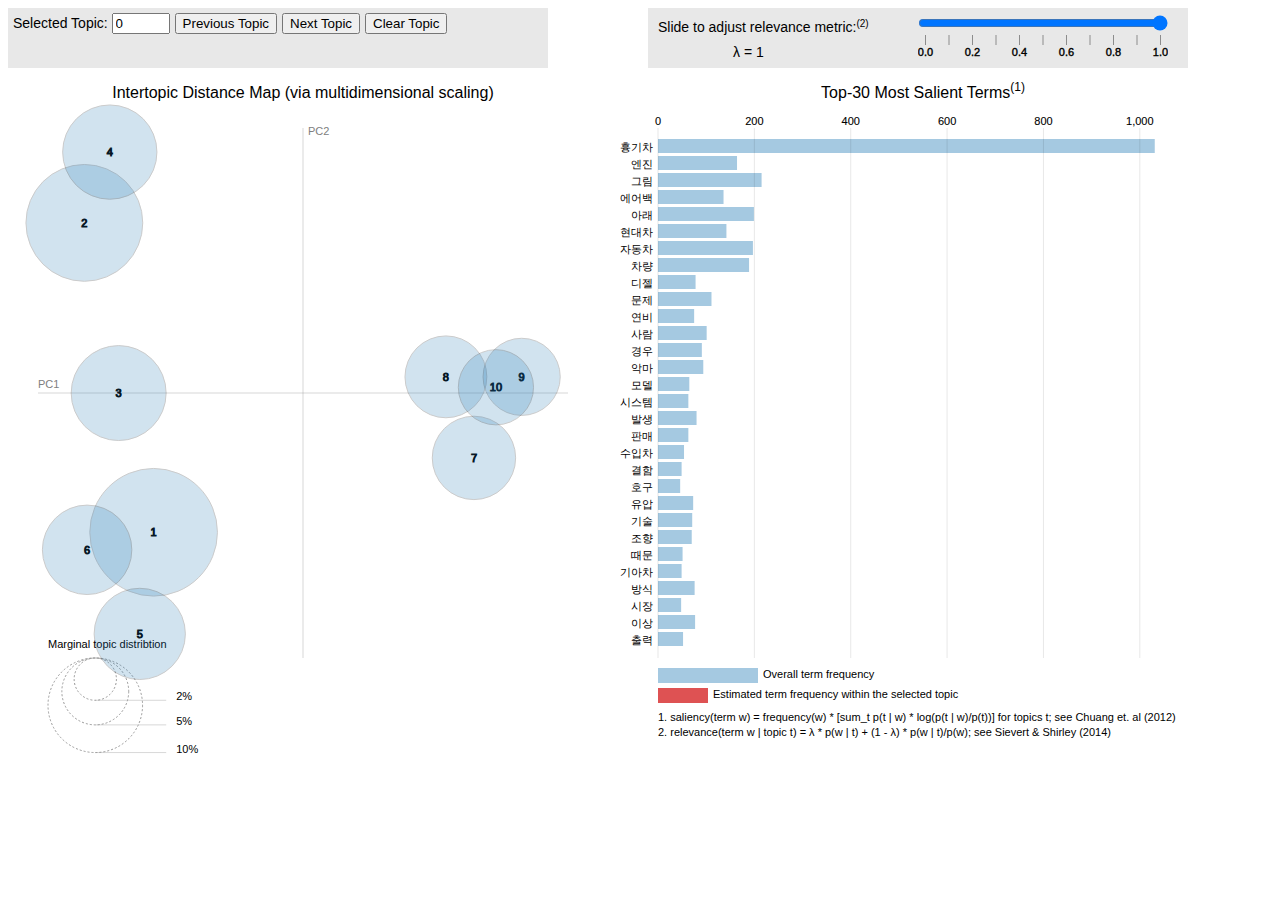
==== html/assets/lda/bobe/index.html @ 657aa2f2 "no message" ====
<!DOCTYPE html>
<html>
  <head>
    <meta http-equiv="Content-Type" content="text/html; charset=utf-8">
    <meta name="viewport" content="width=device-width", initial-scale="1">
    <title>LDAvis</title>
    <script src="d3.v3.js"></script>
    <script src="ldavis.js"></script>
    <link rel="stylesheet" type="text/css" href="lda.css">
  </head>

  <body>
    <div id = "lda"></div>
    <script>
      var vis = new LDAvis("#lda", "lda.json");
    </script>
  </body>

</html>
---- html/assets/lda/bobe/lda.css ----
path {
  fill: none;
  stroke: none;
}

.xaxis .tick.major {
    fill: black;
    stroke: black;
    stroke-width: 0.1;
    opacity: 0.7;
}

.slideraxis {
    fill: black;
    stroke: black;
    stroke-width: 0.4;
    opacity: 1;
}

text {
    font-family: sans-serif;
    font-size: 11px;
}
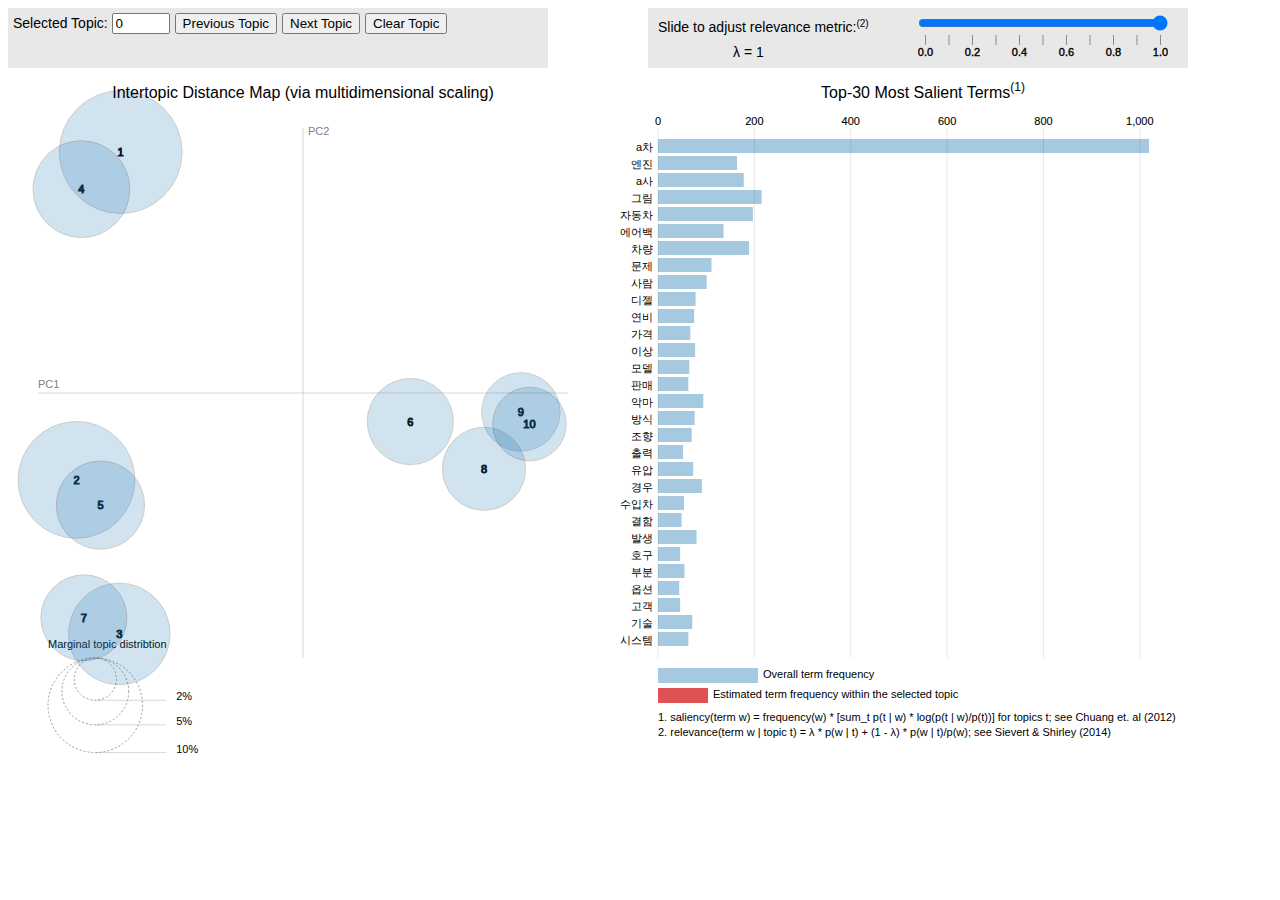
==== commit ce379c14: "no message" ====
--- a/html/assets/lda/bobe/index.html
+++ b/html/assets/lda/bobe/index.html
@@ -2,7 +2,6 @@
 <html>
   <head>
     <meta http-equiv="Content-Type" content="text/html; charset=utf-8">
-    <meta name="viewport" content="width=device-width", initial-scale="1">
     <title>LDAvis</title>
     <script src="d3.v3.js"></script>
     <script src="ldavis.js"></script>
